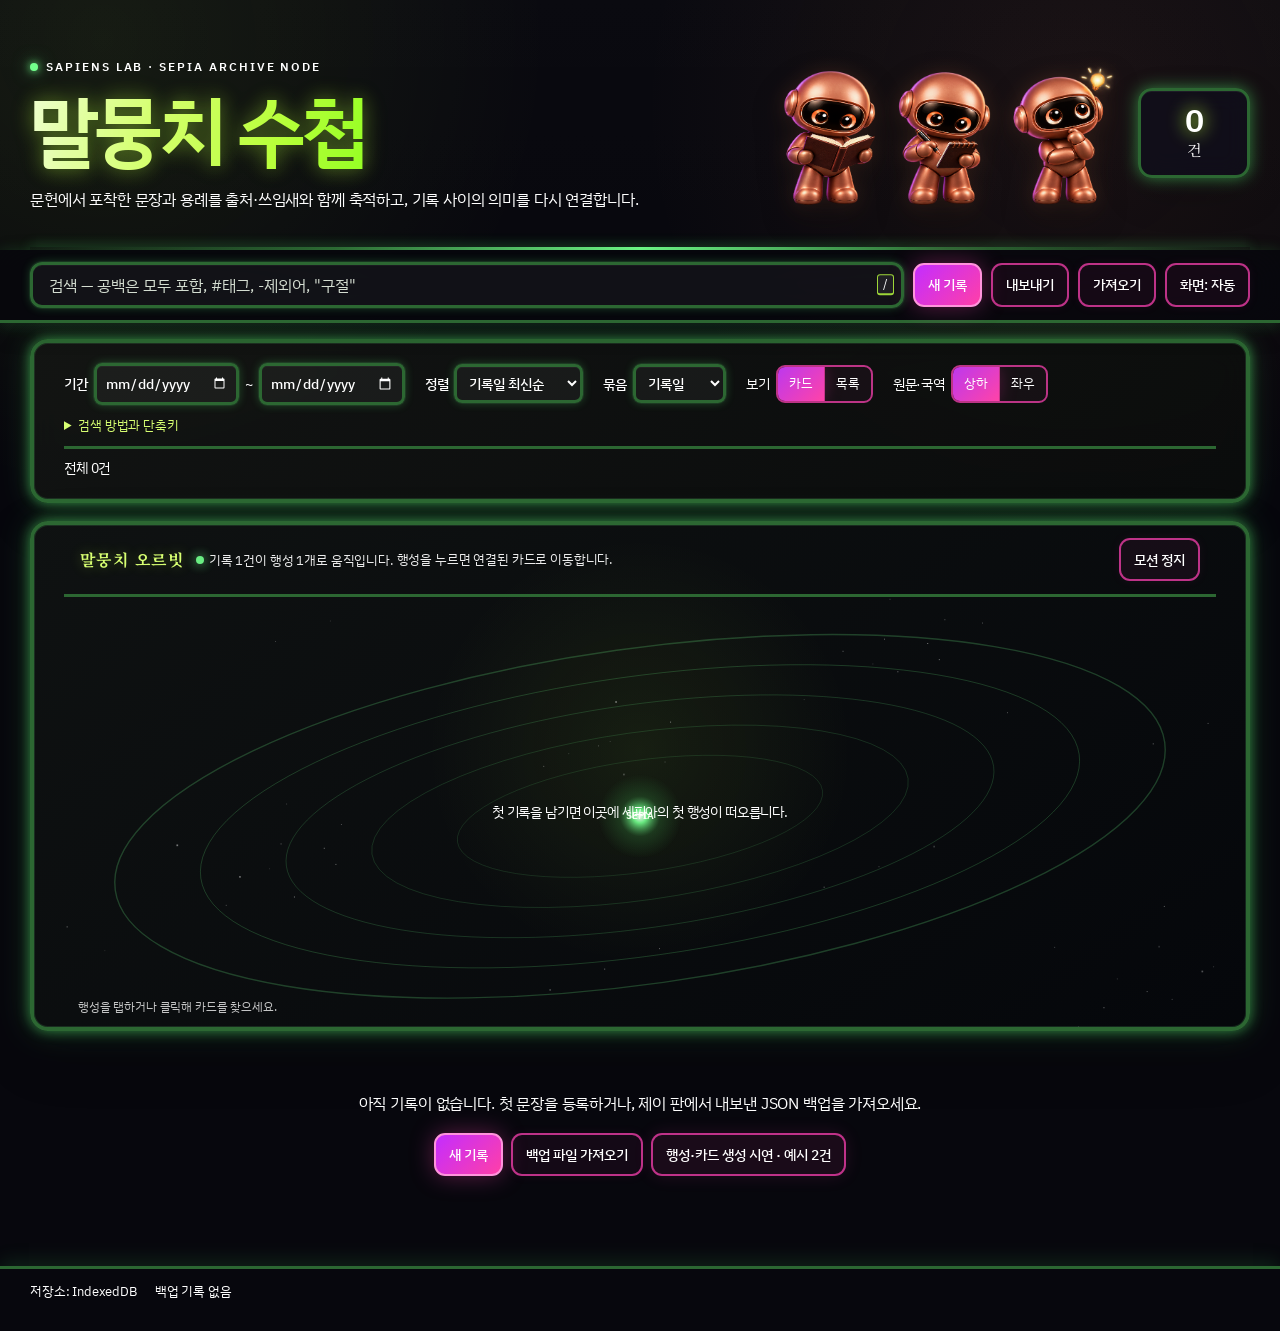
==== index.html.html @ b7700a0d "Add files via upload" ====
<!DOCTYPE html>
<html lang="ko">
<head>
<meta charset="UTF-8">
<meta name="viewport" content="width=device-width, initial-scale=1, viewport-fit=cover">
<title>SAPIENS SEPIA · 말뭉치 수첩 v4.1 · COLOR ORBIT</title>
<link rel="preconnect" href="https://fonts.googleapis.com">
<link rel="preconnect" href="https://fonts.gstatic.com" crossorigin>
<link href="https://fonts.googleapis.com/css2?family=IBM+Plex+Sans+KR:wght@400;500;600&family=Noto+Serif+KR:wght@400;600&display=swap" rel="stylesheet">
<style>
/* ── 색·글꼴 토큰 ─────────────────────────────── */
:root{
  --paper:#FAF9F5; --panel:#FFFFFF; --ink:#262420; --ink-soft:#5E5A52; --ink-faint:#8C877C;
  --rule:#D6D0C2; --rule-soft:#ECE8DE;
  --zhu:#A8321F; --zhu-soft:#F5E4DF;      /* 朱墨: 批點·圈點의 붉은 먹 */
  --lan:#2F4A6B; --lan-soft:#E4EAF1;      /* 쪽빛: 태그 */
  --mark:#F2E0A0;
  --serif:"Noto Serif KR","Batang","바탕","AppleMyungjo","Noto Serif CJK KR","Noto Serif TC","MingLiU","SimSun-ExtB",serif;
  --sans:"IBM Plex Sans KR","Malgun Gothic","맑은 고딕","Apple SD Gothic Neo",sans-serif;
  color-scheme:light;
}
:root[data-theme="dark"]{
  --paper:#1D1C1A; --panel:#262523; --ink:#E9E5DB; --ink-soft:#B3AEA3; --ink-faint:#8A857B;
  --rule:#4A4640; --rule-soft:#34322E; --zhu:#E3735C; --zhu-soft:#3E2A25; --lan:#9DB7D6; --lan-soft:#2A3440; --mark:#6B5A22;
  color-scheme:dark;
}
@media (prefers-color-scheme:dark){
  :root:not([data-theme="light"]){
    --paper:#1D1C1A; --panel:#262523; --ink:#E9E5DB; --ink-soft:#B3AEA3; --ink-faint:#8A857B;
    --rule:#4A4640; --rule-soft:#34322E; --zhu:#E3735C; --zhu-soft:#3E2A25; --lan:#9DB7D6; --lan-soft:#2A3440; --mark:#6B5A22;
    color-scheme:dark;
  }
}

/* ── 기본 ─────────────────────────────────────── */
*{box-sizing:border-box;margin:0;padding:0}
:root{padding-top:env(safe-area-inset-top,0px);padding-bottom:env(safe-area-inset-bottom,0px)}
html{scroll-padding-top:calc(env(safe-area-inset-top,0px) + 120px)}
body{background:var(--paper);color:var(--ink);font-family:var(--sans);font-size:15px;line-height:1.6;-webkit-font-smoothing:antialiased}
button,input,select,textarea{font:inherit;color:inherit}
button{cursor:pointer}
:focus-visible{outline:2px solid var(--zhu);outline-offset:2px}
.wrap{max-width:920px;margin:0 auto;padding:0 20px}
mark{background:var(--mark);color:inherit;border-radius:2px;padding:0 1px}
kbd{font-family:var(--sans);font-size:.72rem;border:1px solid var(--rule);border-bottom-width:2px;border-radius:3px;padding:0 5px;color:var(--ink-faint);background:var(--panel)}

/* ── 제목부 ───────────────────────────────────── */
.masthead{padding-top:40px;padding-bottom:18px;display:flex;align-items:flex-end;justify-content:space-between;gap:16px;flex-wrap:wrap}
.masthead h1{font-family:var(--serif);font-weight:600;font-size:2.1rem;letter-spacing:-.01em;line-height:1.2}
.masthead p{color:var(--ink-soft);font-size:.92rem;margin-top:4px}
.count-big{font-family:var(--serif);color:var(--ink-soft);font-size:.95rem;white-space:nowrap}
.count-big b{color:var(--zhu);font-weight:600;font-size:1.35rem;margin-right:2px}

/* ── 상단 도구줄 (고정) ───────────────────────── */
.toolbar{position:sticky;top:0;z-index:20;background:var(--paper);padding:10px 0;border-bottom:1px solid var(--rule)}
.toolbar .wrap{display:flex;gap:8px;flex-wrap:wrap;align-items:center}
.search{flex:1;min-width:240px;position:relative}
.search input{width:100%;padding:9px 40px 9px 12px;border:1px solid var(--rule);border-radius:4px;background:var(--panel);outline:none}
.search input:focus{border-color:var(--ink-soft)}
.search kbd{position:absolute;right:10px;top:50%;transform:translateY(-50%)}
.btn{border:1px solid var(--rule);background:var(--panel);border-radius:4px;padding:8px 13px;font-size:.9rem;white-space:nowrap}
.btn:hover{border-color:var(--ink-soft)}
.btn.primary{background:var(--zhu);border-color:var(--zhu);color:#fff;font-weight:500}
.btn.primary:hover{filter:brightness(1.08)}
.btn.link{border:none;background:none;padding:2px 4px;color:var(--lan);text-decoration:underline;text-underline-offset:3px;font-size:.85rem}

/* ── 필터 영역 ────────────────────────────────── */
.filters{padding-top:14px;padding-bottom:6px;display:flex;flex-direction:column;gap:10px}
.frow{display:flex;gap:10px 18px;flex-wrap:wrap;align-items:center;font-size:.86rem;color:var(--ink-soft)}
.frow label{display:flex;align-items:center;gap:6px}
.frow input[type=date],.frow select{border:1px solid var(--rule);border-radius:4px;background:var(--panel);padding:4px 6px;font-size:.85rem}
.seg{display:inline-flex;border:1px solid var(--rule);border-radius:4px;overflow:hidden}
.seg button{border:none;background:var(--panel);padding:4px 10px;font-size:.84rem;color:var(--ink-soft)}
.seg button+button{border-left:1px solid var(--rule)}
.seg button[aria-pressed="true"]{background:var(--ink);color:var(--paper)}
.seg-label{font-size:.86rem;color:var(--ink-soft)}
.pair-ctl{display:inline-flex;align-items:center;gap:6px;white-space:nowrap}
.tagbar{display:flex;gap:6px;flex-wrap:wrap;align-items:center}
.tagbar[hidden]{display:none}
.tag{border:1px solid transparent;background:var(--lan-soft);color:var(--lan);border-radius:3px;padding:1px 8px;font-size:.8rem;line-height:1.7}
.tag:hover{border-color:var(--lan)}
.tag.on{background:var(--lan);color:var(--paper)}
.tag .n{opacity:.65;margin-left:3px;font-size:.74rem}
.summary{display:flex;justify-content:space-between;align-items:center;gap:8px;flex-wrap:wrap;font-size:.85rem;color:var(--ink-soft);border-top:1px solid var(--rule-soft);padding-top:8px}
.help{font-size:.84rem;color:var(--ink-soft)}
.help summary{cursor:pointer;color:var(--lan);width:max-content}
.help div{padding:8px 0 2px 14px;line-height:1.9}
.help code{font-family:var(--sans);background:var(--rule-soft);padding:0 5px;border-radius:3px}

/* ── 묶음 ─────────────────────────────────────── */
main{padding-top:10px;padding-bottom:40px}
.group{margin-top:26px}
.group-head{display:flex;align-items:baseline;gap:10px;margin-bottom:10px}
.group-head h2{font-family:var(--serif);font-weight:600;font-size:1.05rem;color:var(--ink)}
.group-head span{font-size:.8rem;color:var(--ink-faint)}
.group-head::after{content:"";flex:1;border-bottom:1px solid var(--rule-soft);transform:translateY(-4px)}

/* ── 카드 보기 ────────────────────────────────── */
.entry{background:var(--panel);border:1px solid var(--rule-soft);border-radius:3px;padding:20px 22px 14px;margin-bottom:12px}
.texts{display:flex;flex-direction:column;gap:10px}
.orig{font-family:var(--serif);font-size:1.1rem;line-height:1.95;border-left:3px double var(--zhu);padding-left:16px;white-space:pre-wrap;word-break:keep-all;overflow-wrap:anywhere;max-width:68ch}
.orig.han{font-size:1.28rem;letter-spacing:.08em;line-height:2.05;word-break:normal}
.trans{font-family:var(--serif);font-size:.98rem;line-height:1.9;color:var(--ink-soft);padding-left:19px;white-space:pre-wrap;word-break:keep-all;overflow-wrap:anywhere;max-width:70ch}
.trans.han{letter-spacing:.06em;word-break:normal}
body.layout-side .texts.pair{display:grid;grid-template-columns:1fr 1fr;gap:22px;align-items:start}
body.layout-side .texts.pair .trans{padding-left:16px;border-left:1px solid var(--rule-soft)}
.cite{text-align:right;font-size:.86rem;color:var(--ink-soft);margin-top:10px;font-family:var(--serif)}
.usage{margin-top:12px;background:var(--paper);border-radius:3px;padding:10px 14px;font-size:.9rem;color:var(--ink-soft);white-space:pre-wrap;display:grid;grid-template-columns:auto 1fr;gap:12px}
.usage-label{color:var(--zhu);font-weight:600;font-size:.78rem;padding-top:2px;white-space:nowrap}
.meta{display:flex;justify-content:space-between;align-items:center;gap:8px;flex-wrap:wrap;margin-top:12px;padding-top:10px;border-top:1px dashed var(--rule-soft)}
.meta .tags{display:flex;gap:5px;flex-wrap:wrap}
.acts{display:flex;gap:4px;margin-left:auto}
.acts button{border:1px solid transparent;background:none;color:var(--ink-faint);font-size:.8rem;padding:3px 8px;border-radius:3px}
.acts button:hover{border-color:var(--rule);color:var(--ink)}
.acts button.danger:hover{color:var(--zhu);border-color:var(--zhu)}
.stamp{font-size:.74rem;color:var(--ink-faint)}

/* ── 목록 보기 ────────────────────────────────── */
.row{border-bottom:1px solid var(--rule-soft)}
.row summary{list-style:none;display:grid;grid-template-columns:88px 1fr minmax(90px,30%);gap:14px;align-items:baseline;padding:9px 6px;cursor:pointer}
.row summary::-webkit-details-marker{display:none}
.row summary:hover{background:var(--panel)}
.row[open] summary{background:var(--panel);border-bottom:1px dashed var(--rule-soft)}
.r-date{font-size:.8rem;color:var(--ink-faint);font-variant-numeric:tabular-nums}
.r-text{font-family:var(--serif);white-space:nowrap;overflow:hidden;text-overflow:ellipsis}
.r-text.han{letter-spacing:.06em}
.r-src{font-size:.82rem;color:var(--ink-soft);white-space:nowrap;overflow:hidden;text-overflow:ellipsis;text-align:right}
.row .entry{border:none;border-radius:0;margin:0;background:var(--panel)}

.empty{text-align:center;padding:60px 20px;color:var(--ink-soft)}
.empty p{margin-bottom:16px}
.empty .btns{display:flex;gap:8px;justify-content:center;flex-wrap:wrap}
#more{text-align:center;padding-bottom:30px}

/* ── 상태줄 ───────────────────────────────────── */
.status{border-top:1px solid var(--rule);padding-top:12px;padding-bottom:30px;font-size:.8rem;color:var(--ink-faint)}
.status .wrap{display:flex;gap:6px 18px;flex-wrap:wrap}
.status .warn{color:var(--zhu);font-weight:500;cursor:pointer;text-decoration:underline;text-underline-offset:3px}

/* ── 대화상자 ─────────────────────────────────── */
dialog{border:1px solid var(--rule);border-radius:6px;background:var(--panel);color:var(--ink);padding:0;width:min(720px,calc(100vw - 24px));max-height:calc(100vh - 32px)}
dialog::backdrop{background:rgba(20,18,15,.45)}
dialog form{padding:22px 24px 18px;display:flex;flex-direction:column;gap:12px}
dialog h2{font-family:var(--serif);font-weight:600;font-size:1.25rem}
.field{display:flex;flex-direction:column;gap:5px;font-size:.84rem;color:var(--ink-soft);font-weight:500;position:relative}
.field input,.field textarea{border:1px solid var(--rule);border-radius:4px;background:var(--paper);padding:8px 10px;font-size:.95rem;color:var(--ink);font-weight:400;outline:none}
.field input:focus,.field textarea:focus{border-color:var(--ink-soft)}
.field textarea{resize:vertical;line-height:1.7}
#fText,#fTrans{font-family:var(--serif);font-size:1.02rem}
.req{color:var(--zhu);font-size:.74rem;margin-left:4px}
.grid2{display:grid;grid-template-columns:1fr 1fr;gap:12px}
.suggest{display:flex;flex-wrap:wrap;gap:4px;min-height:0}
.ed-foot{display:flex;align-items:center;gap:8px;flex-wrap:wrap;margin-top:4px}
.spacer{flex:1}
.check{display:flex;align-items:center;gap:6px;font-size:.85rem;color:var(--ink-soft)}
.hint{font-size:.78rem;color:var(--ink-faint)}
fieldset{border:1px solid var(--rule-soft);border-radius:4px;padding:10px 14px;display:flex;flex-direction:column;gap:6px}
legend{font-size:.82rem;color:var(--ink-soft);padding:0 4px}
fieldset label{font-size:.9rem;display:flex;gap:8px;align-items:baseline}
fieldset label small{color:var(--ink-faint)}

/* ── 알림 ─────────────────────────────────────── */
#toast{position:fixed;left:50%;bottom:calc(24px + env(safe-area-inset-bottom,0px));transform:translate(-50%,20px);opacity:0;pointer-events:none;background:var(--ink);color:var(--paper);padding:10px 16px;border-radius:4px;font-size:.88rem;display:flex;gap:14px;align-items:center;transition:opacity .18s,transform .18s;z-index:50;max-width:calc(100vw - 32px)}
#toast.show{opacity:1;transform:translate(-50%,0);pointer-events:auto}
#toast button{background:none;border:1px solid currentColor;color:inherit;border-radius:3px;padding:2px 8px;font-size:.82rem}

@media (max-width:760px){
  .masthead{padding-top:24px}
  .masthead h1{font-size:1.7rem}
  body.layout-side .texts.pair{grid-template-columns:1fr}
  body.layout-side .texts.pair .trans{border-left:none;padding-left:19px}
  .grid2{grid-template-columns:1fr}
  .row summary{grid-template-columns:1fr;gap:2px}
  .r-src{text-align:left}
  .entry{padding:16px 14px 12px}
  .usage{grid-template-columns:1fr;gap:2px}
}
@media (prefers-reduced-motion:reduce){#toast{transition:none}}
@media print{
  .toolbar,.filters,.status,#more,.acts,#toast{display:none!important}
  body{background:#fff;color:#000}
  .entry{border:none;border-bottom:1px solid #ccc;break-inside:avoid}
}
</style>
<style>
/* ════════════════════════════════════════════════
   SAPIENS LAB · SEPIA VISUAL SYSTEM v1
   기존 데이터·기능 코드는 유지하고 시각 체계만 확장합니다.
   ════════════════════════════════════════════════ */
:root{
  --paper:#07070d;
  --panel:rgba(18,17,29,.88);
  --ink:#ffffff;
  --ink-soft:#e9e6f2;
  --ink-faint:#bcb5cb;
  --rule:rgba(224,202,255,.28);
  --rule-soft:rgba(220,195,255,.13);
  --zhu:#ff4fb7;
  --zhu-soft:rgba(255,79,183,.15);
  --lan:#c68cff;
  --lan-soft:rgba(151,83,255,.18);
  --mark:#7d315e;
  --sepia-violet:#9d63ff;
  --sepia-pink:#ff4fb7;
  --sepia-cyan:#67e8f9;
  --sepia-lime:#c9ff6a;
  --deep:#090811;
  --glass:rgba(16,14,28,.72);
  color-scheme:dark;
}
:root[data-theme="dark"]{
  --paper:#07070d;--panel:rgba(18,17,29,.9);--ink:#fff;--ink-soft:#e9e6f2;--ink-faint:#bcb5cb;
  --rule:rgba(224,202,255,.28);--rule-soft:rgba(220,195,255,.13);--zhu:#ff4fb7;--zhu-soft:rgba(255,79,183,.15);
  --lan:#c68cff;--lan-soft:rgba(151,83,255,.18);--mark:#7d315e;color-scheme:dark;
}
:root[data-theme="light"]{
  --paper:#f8f5ff;--panel:rgba(255,255,255,.94);--ink:#181221;--ink-soft:#4f465b;--ink-faint:#756c82;
  --rule:rgba(95,50,133,.3);--rule-soft:rgba(95,50,133,.13);--zhu:#c51b79;--zhu-soft:#fae3f1;
  --lan:#7040a8;--lan-soft:#eee3fb;--mark:#ffe08a;color-scheme:light;
}
@media (prefers-color-scheme:dark){
  :root:not([data-theme="light"]){
    --paper:#07070d;--panel:rgba(18,17,29,.9);--ink:#fff;--ink-soft:#e9e6f2;--ink-faint:#bcb5cb;
    --rule:rgba(224,202,255,.28);--rule-soft:rgba(220,195,255,.13);--zhu:#ff4fb7;--zhu-soft:rgba(255,79,183,.15);
    --lan:#c68cff;--lan-soft:rgba(151,83,255,.18);--mark:#7d315e;color-scheme:dark;
  }
}
html{background:#07070d;scrollbar-color:var(--sepia-violet) var(--paper)}
body{
  min-height:100vh;
  background:
    radial-gradient(circle at 8% 5%,rgba(157,99,255,.18),transparent 30rem),
    radial-gradient(circle at 92% 12%,rgba(255,79,183,.13),transparent 26rem),
    linear-gradient(180deg,rgba(255,255,255,.018),transparent 25rem),
    var(--paper);
  font-size:16px;
  letter-spacing:-.01em;
}
body::before{
  content:"";position:fixed;inset:0;pointer-events:none;z-index:-1;opacity:.18;
  background-image:linear-gradient(rgba(255,255,255,.035) 1px,transparent 1px),linear-gradient(90deg,rgba(255,255,255,.035) 1px,transparent 1px);
  background-size:42px 42px;
  mask-image:linear-gradient(to bottom,#000,transparent 78%);
}
.wrap{max-width:1120px;padding-left:clamp(16px,3vw,30px);padding-right:clamp(16px,3vw,30px)}
.masthead{position:relative;min-height:250px;padding-top:44px;padding-bottom:28px;align-items:center;overflow:hidden}
.masthead::after{content:"";position:absolute;left:clamp(16px,3vw,30px);right:clamp(16px,3vw,30px);bottom:0;height:1px;background:linear-gradient(90deg,transparent,var(--sepia-violet),var(--sepia-pink),transparent);box-shadow:0 0 18px var(--sepia-pink)}
.mast-copy{position:relative;z-index:2;max-width:740px}
.eyebrow{display:inline-flex;align-items:center;gap:8px;margin-bottom:15px;color:var(--sepia-cyan);font-size:.76rem;font-weight:600;letter-spacing:.16em;text-transform:uppercase}
.eyebrow::before{content:"";width:8px;height:8px;border-radius:50%;background:var(--sepia-lime);box-shadow:0 0 12px var(--sepia-lime)}
.masthead h1{font-family:var(--sans);font-size:clamp(2.35rem,6vw,4.9rem);font-weight:600;letter-spacing:-.06em;line-height:.98;color:#fff;text-shadow:0 0 24px rgba(255,255,255,.14),0 0 55px rgba(157,99,255,.2)}
.masthead h1 .accent{background:linear-gradient(110deg,#fff 12%,#d9bdff 52%,#ff8dd2 100%);-webkit-background-clip:text;background-clip:text;color:transparent}
.masthead p{max-width:660px;margin-top:18px;color:var(--ink-soft);font-size:1rem;line-height:1.75}
.hero-side{position:relative;z-index:2;display:flex;align-items:center;gap:18px;margin-left:auto}
.pet-shell{position:relative;width:150px;height:150px;display:grid;place-items:center;isolation:isolate}
.pet-shell::before,.pet-shell::after{content:"";position:absolute;border-radius:50%;pointer-events:none}
.pet-shell::before{inset:2px;border:1px solid rgba(210,174,255,.45);box-shadow:0 0 20px rgba(157,99,255,.35),inset 0 0 20px rgba(255,79,183,.16);animation:sepiaOrbit 12s linear infinite}
.pet-shell::after{inset:15px;background:radial-gradient(circle,rgba(255,79,183,.18),rgba(157,99,255,.08) 55%,transparent 68%);filter:blur(3px)}
.pet-avatar{width:114px;height:114px;object-fit:cover;object-position:50% 42%;border-radius:50%;border:2px solid rgba(255,255,255,.78);box-shadow:0 0 0 5px rgba(157,99,255,.18),0 0 35px rgba(255,79,183,.48);z-index:1}
.pet-dot{position:absolute;top:9px;left:50%;width:10px;height:10px;border-radius:50%;background:var(--sepia-pink);box-shadow:0 0 12px 3px var(--sepia-pink);transform:translateX(-50%);z-index:2}
.pet-label{position:absolute;left:50%;bottom:-6px;transform:translateX(-50%);z-index:3;white-space:nowrap;padding:4px 10px;border:1px solid rgba(255,255,255,.28);border-radius:999px;background:rgba(7,7,13,.88);color:#fff;font-size:.66rem;font-weight:600;letter-spacing:.15em;box-shadow:0 0 18px rgba(157,99,255,.28)}
@keyframes sepiaOrbit{to{transform:rotate(360deg)}}
.count-big{min-width:112px;padding:12px 14px;border:1px solid var(--rule-soft);border-radius:14px;background:var(--glass);backdrop-filter:blur(12px);text-align:center;color:var(--ink-soft);box-shadow:inset 0 1px rgba(255,255,255,.06),0 16px 40px rgba(0,0,0,.18)}
.count-big b{display:block;margin:0;color:#fff;font-family:var(--sans);font-size:2rem;line-height:1.1;text-shadow:0 0 20px var(--sepia-pink)}
.toolbar{top:0;padding:12px 0;border-bottom:1px solid var(--rule-soft);background:color-mix(in srgb,var(--paper) 82%,transparent);backdrop-filter:blur(20px) saturate(140%);box-shadow:0 12px 30px rgba(0,0,0,.14)}
.toolbar .wrap{gap:9px;flex-wrap:nowrap}
.search{min-width:0}
.search input,.field input,.field textarea,.frow input[type=date],.frow select{border:1px solid var(--rule);background:rgba(255,255,255,.045);box-shadow:inset 0 1px rgba(255,255,255,.035);color:var(--ink)}
.search input{height:46px;border-radius:12px;padding-left:16px}
.search input::placeholder,.field input::placeholder,.field textarea::placeholder{color:var(--ink-faint);opacity:.84}
.search input:focus,.field input:focus,.field textarea:focus{border-color:var(--sepia-pink);box-shadow:0 0 0 3px rgba(255,79,183,.12),0 0 24px rgba(255,79,183,.08)}
kbd{border-color:var(--rule);background:rgba(255,255,255,.06);color:var(--ink-soft)}
.btn{min-height:42px;border-color:var(--rule);border-radius:11px;background:rgba(255,255,255,.055);color:var(--ink);font-weight:500;transition:border-color .18s,background .18s,box-shadow .18s,transform .18s}
.btn:hover{border-color:var(--sepia-violet);background:rgba(157,99,255,.12);box-shadow:0 0 20px rgba(157,99,255,.16);transform:translateY(-1px)}
.btn.primary{border-color:rgba(255,131,208,.72);background:linear-gradient(135deg,#b746ff,#ff3f9c);color:#fff;box-shadow:0 0 24px rgba(255,79,183,.28)}
.btn.primary:hover{filter:none;box-shadow:0 0 30px rgba(255,79,183,.45)}
.filters{margin-top:16px;padding:20px clamp(14px,2.5vw,24px);border:1px solid var(--rule-soft);border-radius:18px;background:var(--glass);box-shadow:inset 0 1px rgba(255,255,255,.05),0 20px 45px rgba(0,0,0,.12);backdrop-filter:blur(16px)}
.frow{gap:12px 20px;color:var(--ink-soft)}
.frow label{font-weight:500}
.frow input[type=date],.frow select{border-radius:8px;padding:6px 8px}
.seg{border-color:var(--rule);border-radius:9px}
.seg button{background:transparent;color:var(--ink-soft);padding:6px 11px}
.seg button+button{border-left-color:var(--rule)}
.seg button[aria-pressed="true"]{background:linear-gradient(135deg,rgba(157,99,255,.9),rgba(255,79,183,.85));color:#fff;box-shadow:0 0 18px rgba(255,79,183,.2)}
.tag{border-color:rgba(198,140,255,.16);border-radius:999px;padding:3px 10px;background:var(--lan-soft);color:#eadcff}
.tag:hover,.tag.on{border-color:var(--sepia-pink);background:rgba(255,79,183,.18);color:#fff;box-shadow:0 0 14px rgba(255,79,183,.14)}
.summary{border-top-color:var(--rule-soft);color:var(--ink-soft)}
.help summary,.btn.link{color:#e8c9ff}
.help div{color:var(--ink-soft)}
.help code{background:rgba(157,99,255,.14);color:#fff}
main{padding-top:8px}
.group{margin-top:30px}
.group-head h2{font-family:var(--sans);font-size:1rem;color:#fff;letter-spacing:.01em}
.group-head span{color:var(--ink-faint)}
.group-head::after{border-color:var(--rule-soft)}
.entry{position:relative;padding:24px 26px 17px;border:1px solid var(--rule-soft);border-radius:17px;background:linear-gradient(145deg,rgba(25,22,39,.92),rgba(14,13,24,.88));box-shadow:inset 0 1px rgba(255,255,255,.055),0 18px 50px rgba(0,0,0,.17);overflow:hidden;transition:border-color .2s,transform .2s,box-shadow .2s}
.entry::before{content:"";position:absolute;left:0;top:0;bottom:0;width:2px;background:linear-gradient(180deg,var(--sepia-pink),var(--sepia-violet),transparent);box-shadow:0 0 14px var(--sepia-pink)}
.entry:hover{border-color:rgba(198,140,255,.36);transform:translateY(-1px);box-shadow:inset 0 1px rgba(255,255,255,.06),0 22px 55px rgba(0,0,0,.22),0 0 24px rgba(157,99,255,.07)}
.orig{border-left:2px solid var(--sepia-pink);color:#fff;font-size:1.14rem;line-height:2.02;text-shadow:0 0 15px rgba(255,255,255,.04)}
.orig.han{font-size:1.32rem}
.trans{color:var(--ink-soft);font-size:1rem}
body.layout-side .texts.pair .trans{border-left-color:var(--rule-soft)}
.usage{border:1px solid rgba(201,255,106,.1);border-radius:11px;background:rgba(201,255,106,.045);color:var(--ink-soft)}
.usage-label{color:var(--sepia-lime)}
.cite{color:#decdf0}
.meta{border-top-color:var(--rule-soft)}
.acts button{color:var(--ink-faint);border-radius:8px}
.acts button:hover{border-color:var(--sepia-violet);color:#fff;background:rgba(157,99,255,.1)}
.acts button.danger:hover{color:#ff8fcf;border-color:var(--sepia-pink)}
.row{border-bottom-color:var(--rule-soft)}
.row summary,.row[open] summary,.row .entry{background:transparent}
.row summary{border-radius:10px}
.row summary:hover,.row[open] summary{background:rgba(157,99,255,.07)}
.r-text{color:#fff}.r-src{color:var(--ink-soft)}
.status{border-top-color:var(--rule-soft);color:var(--ink-faint)}
.status .warn{color:#ff83c5}
dialog{border:1px solid rgba(198,140,255,.42);border-radius:20px;background:rgba(14,12,24,.97);box-shadow:0 0 60px rgba(157,99,255,.22),0 30px 80px rgba(0,0,0,.55);backdrop-filter:blur(22px)}
dialog::backdrop{background:rgba(3,3,8,.74);backdrop-filter:blur(5px)}
dialog h2{font-family:var(--sans);color:#fff;font-size:1.4rem}
.field,.check{color:var(--ink-soft)}
fieldset{border-color:var(--rule);border-radius:12px}legend{color:#e7d2ff}
#toast{border:1px solid rgba(255,255,255,.18);border-radius:12px;background:#191321;color:#fff;box-shadow:0 0 30px rgba(255,79,183,.28)}
mark{background:rgba(255,79,183,.32);color:#fff;box-shadow:0 0 8px rgba(255,79,183,.16)}
:focus-visible{outline-color:var(--sepia-cyan)}
@media (max-width:900px){
  .masthead{min-height:auto;align-items:flex-end}
  .pet-shell{width:118px;height:118px}.pet-avatar{width:88px;height:88px}.count-big{min-width:92px}
  .toolbar .wrap{display:grid;grid-template-columns:1fr auto auto}.search{grid-column:1/-1}.toolbar .btn{padding-left:11px;padding-right:11px}
  #btnTheme{justify-self:end}
}
@media (max-width:620px){
  body{font-size:15px;background:radial-gradient(circle at 50% 0,rgba(157,99,255,.17),transparent 22rem),var(--paper)}
  .wrap{padding-left:14px;padding-right:14px}
  .masthead{padding-top:25px;padding-bottom:25px;display:grid;grid-template-columns:1fr auto;gap:12px}
  .mast-copy{min-width:0}.eyebrow{font-size:.64rem;letter-spacing:.11em;margin-bottom:11px}
  .masthead h1{font-size:clamp(2rem,12vw,3.2rem)}
  .masthead p{font-size:.9rem;line-height:1.65;margin-top:12px}
  .hero-side{align-self:start;flex-direction:column;gap:8px}.pet-shell{width:86px;height:86px}.pet-avatar{width:62px;height:62px}.pet-label{font-size:.55rem;bottom:-4px}.pet-dot{width:7px;height:7px;top:6px}
  .count-big{min-width:78px;padding:8px 9px;font-size:.72rem;border-radius:11px}.count-big b{font-size:1.45rem}
  .toolbar{padding:9px 0}.toolbar .wrap{grid-template-columns:repeat(3,1fr);gap:7px}.search{grid-column:1/-1}.toolbar .btn{width:100%;padding:8px 6px;font-size:.79rem;min-height:40px}
  #btnNew{grid-column:1/2}#btnExport{grid-column:2/3}#btnImport{grid-column:3/4}#btnTheme{grid-column:1/-1;justify-self:stretch}
  .filters{margin-top:12px;padding:15px 13px;border-radius:15px}.frow{display:grid;grid-template-columns:1fr;gap:10px}.frow>label{display:grid;grid-template-columns:58px 1fr;gap:8px}.frow>label:first-child{grid-template-columns:58px minmax(0,1fr) auto minmax(0,1fr)}
  .frow input[type=date],.frow select{width:100%;min-width:0}
  .pair-ctl{display:grid;grid-template-columns:58px 1fr}.seg{display:grid;grid-template-columns:1fr 1fr;width:100%}.seg button{min-height:36px}
  .entry{padding:18px 15px 13px;border-radius:14px}.orig{padding-left:12px;font-size:1.06rem;line-height:1.9;word-break:break-word}.orig.han{font-size:1.2rem}.trans{padding-left:14px;font-size:.96rem;word-break:break-word}
  .meta{align-items:flex-start}.acts{width:100%;margin-left:0;justify-content:flex-end}.acts button{min-height:34px}
  dialog{width:calc(100vw - 16px);max-height:calc(100dvh - 16px);border-radius:16px}dialog form{padding:18px 15px 14px}.ed-foot .spacer{display:none}.ed-foot .btn{flex:1}
  .help div{padding-left:0;font-size:.8rem}.help br{display:block;margin-bottom:8px}
}
@media (max-width:390px){
  .masthead{grid-template-columns:1fr}.hero-side{position:absolute;right:14px;top:19px}.pet-shell{width:68px;height:68px}.pet-avatar{width:49px;height:49px}.pet-label{display:none}.count-big{display:none}.mast-copy{padding-right:62px}.masthead p{padding-right:0}
  .frow>label:first-child{grid-template-columns:1fr 1fr}.frow>label:first-child{font-size:0}.frow>label:first-child input{font-size:.8rem}.frow>label:first-child::before{content:"기간";font-size:.86rem;grid-column:1/-1}
}
@media (prefers-reduced-motion:reduce){.pet-shell::before{animation:none}.entry,.btn{transition:none}}
@media print{.pet-shell,.eyebrow{display:none!important}}
</style>
<style id="sepia-v2-refinement">
/* v2 · 공통 기준선, 3포즈 세피아, 카드 시연 보완 */
@media (min-width:901px){
  .filters{max-width:1060px}
}
.pet-shell{display:none!important}
.hero-side{gap:16px;align-items:center}
.sepia-poses{display:flex;align-items:flex-end;justify-content:center;gap:4px;height:166px;min-width:360px;overflow:visible}
.sepia-pose{width:116px;height:158px;background-image:url("[data-uri]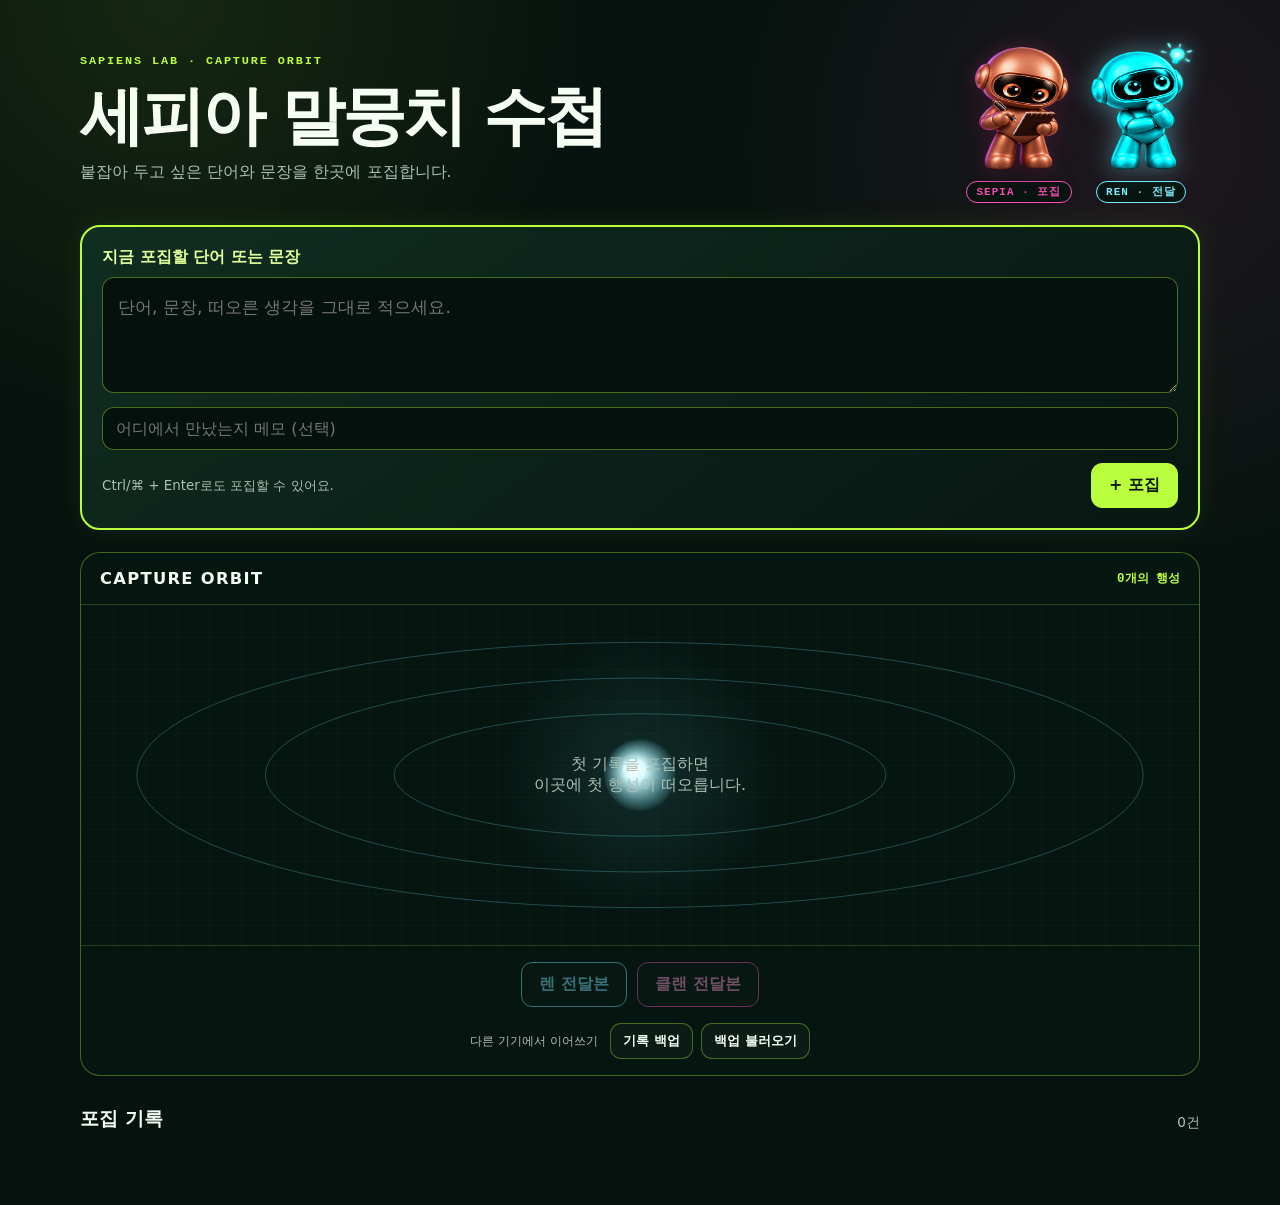
